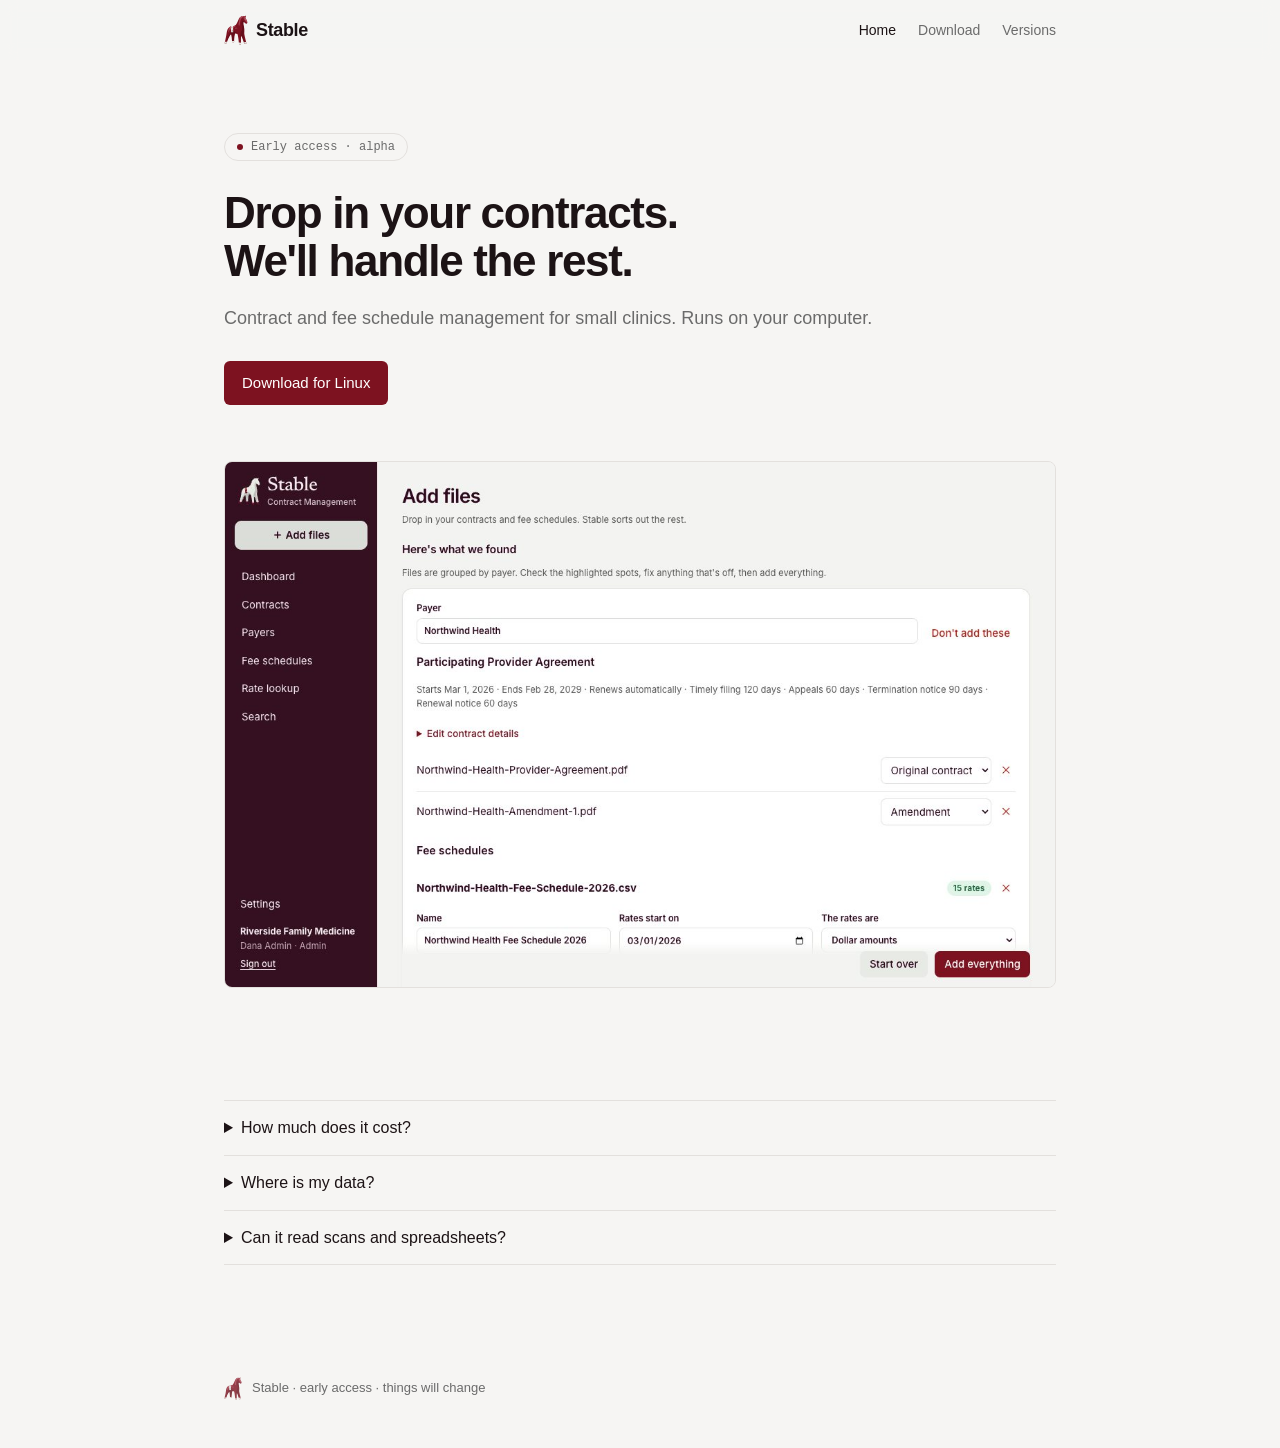
==== index.html @ d2fed4b9 "Update site" ====
<!doctype html>
<html lang="en">
<head>
  <meta charset="utf-8" />
  <meta name="viewport" content="width=device-width, initial-scale=1" />
  <title>Stable: contract management</title>
  <meta name="description" content="Drop in your payer contracts and fee schedules. Stable handles the rest. Runs on your computer." />
  <meta name="theme-color" content="#f3f4f1" />
  <link rel="icon" type="image/svg+xml" href="assets/favicon.svg" />
  <link rel="stylesheet" href="styles.css?v=6" />
</head>
<body>
  <a class="skip" href="#main">Skip to content</a>

  <header class="top">
    <div class="wrap bar">
      <a class="brand" href="#top" aria-label="Stable home">
        <img src="assets/horse.svg" alt="" width="34" height="38" />
        <span class="brand-name">Stable</span>
      </a>
      <nav aria-label="Main"><a href="./" aria-current="page">Home</a><a href="download.html">Download</a><a href="versions.html">Versions</a></nav>
    </div>
  </header>

  <main id="main">
    <section class="hero wrap" id="top">
      <div class="hero-copy">
        <p class="tag"><i></i>Early access · alpha</p>
        <h1>Drop in your contracts.<br />We'll handle the rest.</h1>
        <p class="lead">Contract and fee schedule management for small clinics. Runs on your computer.</p>
        <div class="cta"><a class="btn" href="download.html" data-os-cta>Download</a></div>
      </div>
      <figure class="hero-shot">
        <img src="assets/screens/add-files.jpg" width="1200" height="760" alt="Stable sorting a dropped contract, amendment and fee schedule under one payer." />
      </figure>
    </section>

    <section class="wrap section" id="faq">
      <div class="faq">
        <details><summary>How much does it cost?</summary><p>Free while in early access. Pricing will be announced before anything is charged.</p></details>
        <details><summary>Where is my data?</summary><p>In a folder on your computer, with an automatic daily backup. Nothing is uploaded.</p></details>
        <details><summary>Can it read scans and spreadsheets?</summary><p>Yes: PDFs, scans, Word files, CSV and Excel.</p></details>
      </div>
    </section>
  </main>

  <footer class="foot">
    <div class="wrap"><img src="assets/horse.svg" alt="" width="28" height="31" /><p class="muted">Stable · early access · things will change</p></div>
  </footer>

  <script src="config.js"></script>
  <script src="script.js?v=6"></script>
</body>
</html>
---- styles.css ----
:root {
  --glow: #f1d9dd; --bg: #f6f5f3; --surface: #ffffff; --band: #efeeec; --text: #1c1315; --muted: #6b6b6b; --border: #e3e0dd;
  --accent: #7d1220; --accent-hover: #650e1a; --accent-text: #ffffff; --accent-soft: #f1e3e5;
  --shadow: none;
  color-scheme: light dark;
}
@media (prefers-color-scheme: dark) {
  :root {
    --glow: #3a1522; --bg: #170a10; --surface: #25111b; --band: #1f0d16; --text: #eeeeec; --muted: #adb5ae; --border: #42222f;
    --accent: #e27885; --accent-hover: #ea919b; --accent-text: #2a0a10; --accent-soft: #3f202c;
    --shadow: 0 1px 2px rgba(0, 0, 0, .3), 0 12px 32px rgba(0, 0, 0, .35);
  }
}
* { box-sizing: border-box; }
html { scroll-behavior: smooth; scroll-padding-top: 72px; }
body { margin: 0; background: var(--bg); color: var(--text); font: 16px/1.6 'Helvetica Neue', Helvetica, Arial, sans-serif; -webkit-font-smoothing: antialiased; }
img { max-width: 100%; height: auto; display: block; }
a { color: var(--accent); }
h1, h2, h3 { font-family: inherit; font-weight: 600; letter-spacing: -0.03em; line-height: 1.08; margin: 0; }
h1 { font-size: clamp(32px, 5vw, 44px); margin-bottom: 20px; }
h2 { font-size: 24px; margin-bottom: 20px; }
h3 { font-size: 18px; }
p { margin: 0 0 12px; }
code { background: var(--band); padding: 2px 6px; border-radius: 4px; font-size: .9em; }
.wrap { max-width: 880px; margin: 0 auto; padding: 0 24px; }
.muted, .fine { color: var(--muted); } .fine { font-size: 13px; }
.skip { position: absolute; left: -999px; } .skip:focus { left: 12px; top: 12px; background: var(--surface); padding: 8px 12px; z-index: 10; }
:focus-visible { outline: 2px solid var(--accent); outline-offset: 3px; }

.top { position: sticky; top: 0; z-index: 5; background: color-mix(in srgb, var(--bg) 90%, transparent); backdrop-filter: blur(8px); }
.bar { display: flex; align-items: center; justify-content: space-between; height: 60px; }
.brand { display: flex; align-items: center; gap: 8px; text-decoration: none; color: var(--text); }
.brand img { width: 24px; height: auto; }
.brand-name { font-size: 18px; font-weight: 600; letter-spacing: -0.02em; }
nav { display: flex; align-items: center; gap: 22px; } nav a { color: var(--muted); text-decoration: none; font-size: 14px; } nav a:hover, nav a[aria-current] { color: var(--text); }

.btn { display: inline-block; background: var(--accent); color: var(--accent-text); text-decoration: none; font-weight: 500; font-size: 15px; padding: 10px 18px; border-radius: 6px; transition: background .15s; }
.btn:hover { background: var(--accent-hover); }
.btn-small { padding: 6px 14px; font-size: 14px; }
.btn-quiet { background: transparent; color: var(--text); border: 1px solid var(--border); } .btn-quiet:hover { background: var(--band); }
.btn.is-disabled { opacity: .45; cursor: default; pointer-events: none; }

.hero { padding-top: 72px; padding-bottom: 48px; }
.tag { display: inline-flex; align-items: center; gap: 8px; font: 12px/1 ui-monospace, 'SF Mono', Menlo, monospace; color: var(--muted); border: 1px solid var(--border); border-radius: 99px; padding: 7px 12px; margin-bottom: 28px; }
.tag i { width: 6px; height: 6px; border-radius: 50%; background: var(--accent); animation: blink 2s ease-in-out infinite; }
@keyframes blink { 50% { opacity: .25; } }
.lead { font-size: 18px; color: var(--muted); margin: 20px 0 28px; }
.hero-shot { margin: 56px 0 0; } .hero-shot img { border: 1px solid var(--border); border-radius: 8px; }

.section { padding-top: 56px; } .section > h1 { margin-bottom: 24px; }
.grid4 { display: grid; grid-template-columns: repeat(3, 1fr); gap: 12px; }
.card { background: transparent; border: 1px solid var(--border); border-radius: 8px; padding: 18px; }
.download .dl { display: flex; flex-direction: column; gap: 8px; }
.download .dl .btn { text-align: center; }
.dl.mine { border-color: var(--accent); }
.download .fine { margin-top: 16px; }
.version { color: var(--muted); font-size: 13px; margin: -12px 0 16px; }

.faq { display: grid; margin-top: 8px; border-top: 1px solid var(--border); }
.faq details { border-bottom: 1px solid var(--border); padding: 14px 0; }
.faq summary { cursor: pointer; font-weight: 500; } .faq p { color: var(--muted); margin: 8px 0 0; }

.foot { margin-top: 80px; padding: 32px 0 48px; }
.foot .wrap { display: flex; align-items: center; gap: 10px; } .foot img { width: 18px; opacity: .8; } .foot p { margin: 0; font-size: 13px; }

@media (max-width: 700px) { .grid4 { grid-template-columns: 1fr; } .hero { padding-top: 40px; } }
@media (prefers-reduced-motion: reduce) { html { scroll-behavior: auto; } .tag i { animation: none; } }

.release { border-top: 1px solid var(--border); padding: 18px 0; } .release header { display: flex; align-items: baseline; gap: 12px; margin-bottom: 8px; }
.release pre { margin: 0; white-space: pre-wrap; font: inherit; color: var(--muted); font-size: 15px; }
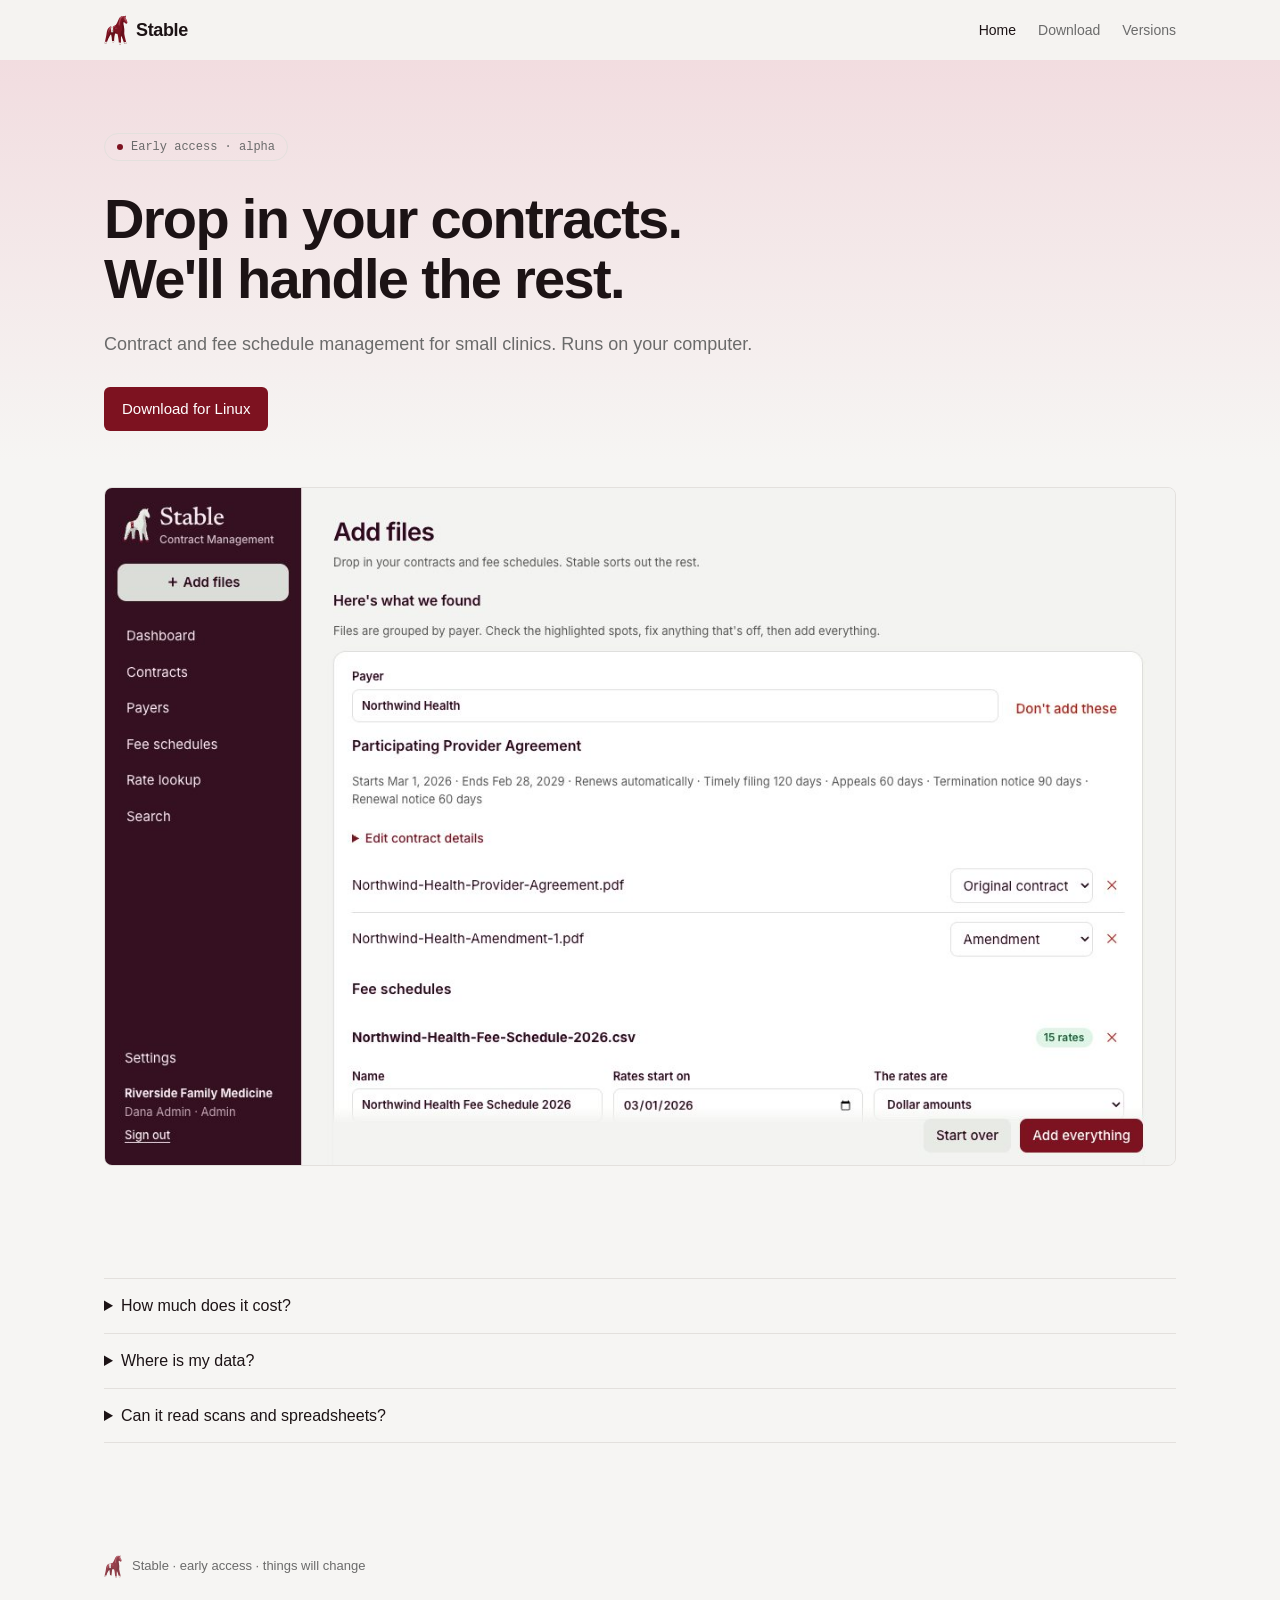
==== commit 3d22d773: "Update site" ====
--- a/index.html
+++ b/index.html
@@ -7,7 +7,7 @@
   <meta name="description" content="Drop in your payer contracts and fee schedules. Stable handles the rest. Runs on your computer." />
   <meta name="theme-color" content="#f3f4f1" />
   <link rel="icon" type="image/svg+xml" href="assets/favicon.svg" />
-  <link rel="stylesheet" href="styles.css?v=6" />
+  <link rel="stylesheet" href="styles.css?v=7" />
 </head>
 <body>
   <a class="skip" href="#main">Skip to content</a>
@@ -49,6 +49,6 @@
   </footer>
 
   <script src="config.js"></script>
-  <script src="script.js?v=6"></script>
+  <script src="script.js?v=7"></script>
 </body>
 </html>
--- a/styles.css
+++ b/styles.css
@@ -14,16 +14,16 @@
 }
 * { box-sizing: border-box; }
 html { scroll-behavior: smooth; scroll-padding-top: 72px; }
-body { margin: 0; background: var(--bg); color: var(--text); font: 16px/1.6 'Helvetica Neue', Helvetica, Arial, sans-serif; -webkit-font-smoothing: antialiased; }
+body { margin: 0; background: var(--bg) linear-gradient(180deg, var(--glow) 0, transparent 460px) no-repeat; color: var(--text); font: 16px/1.6 'Helvetica Neue', Helvetica, Arial, sans-serif; -webkit-font-smoothing: antialiased; }
 img { max-width: 100%; height: auto; display: block; }
 a { color: var(--accent); }
 h1, h2, h3 { font-family: inherit; font-weight: 600; letter-spacing: -0.03em; line-height: 1.08; margin: 0; }
-h1 { font-size: clamp(32px, 5vw, 44px); margin-bottom: 20px; }
+h1 { font-size: clamp(36px, 5.5vw, 56px); }
 h2 { font-size: 24px; margin-bottom: 20px; }
 h3 { font-size: 18px; }
 p { margin: 0 0 12px; }
 code { background: var(--band); padding: 2px 6px; border-radius: 4px; font-size: .9em; }
-.wrap { max-width: 880px; margin: 0 auto; padding: 0 24px; }
+.wrap { max-width: 1120px; margin: 0 auto; padding: 0 24px; }
 .muted, .fine { color: var(--muted); } .fine { font-size: 13px; }
 .skip { position: absolute; left: -999px; } .skip:focus { left: 12px; top: 12px; background: var(--surface); padding: 8px 12px; z-index: 10; }
 :focus-visible { outline: 2px solid var(--accent); outline-offset: 3px; }
@@ -48,7 +48,7 @@
 .lead { font-size: 18px; color: var(--muted); margin: 20px 0 28px; }
 .hero-shot { margin: 56px 0 0; } .hero-shot img { border: 1px solid var(--border); border-radius: 8px; }
 
-.section { padding-top: 56px; } .section > h1 { margin-bottom: 24px; }
+.section { padding-top: 56px; }
 .grid4 { display: grid; grid-template-columns: repeat(3, 1fr); gap: 12px; }
 .card { background: transparent; border: 1px solid var(--border); border-radius: 8px; padding: 18px; }
 .download .dl { display: flex; flex-direction: column; gap: 8px; }
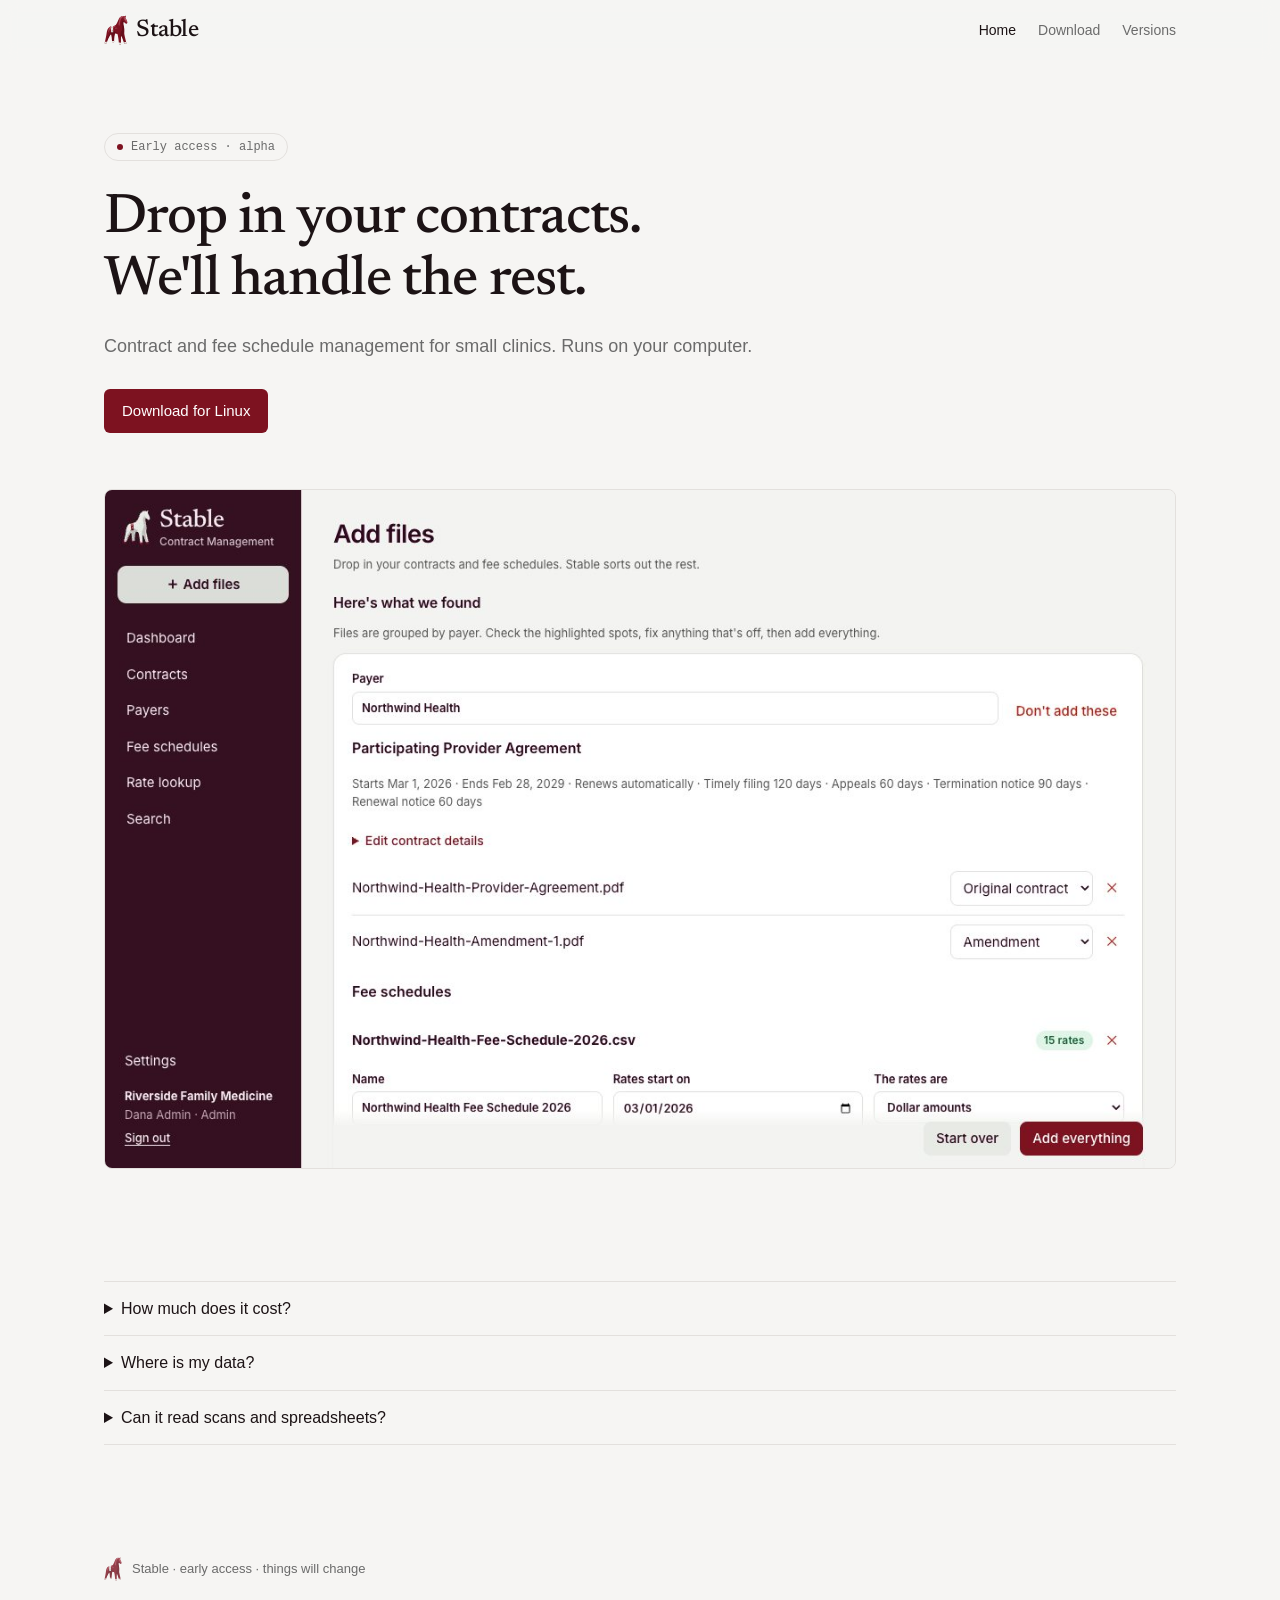
==== commit 29beecc3: "Update site" ====
--- a/index.html
+++ b/index.html
@@ -7,7 +7,7 @@
   <meta name="description" content="Drop in your payer contracts and fee schedules. Stable handles the rest. Runs on your computer." />
   <meta name="theme-color" content="#f3f4f1" />
   <link rel="icon" type="image/svg+xml" href="assets/favicon.svg" />
-  <link rel="stylesheet" href="styles.css?v=7" />
+  <link rel="stylesheet" href="styles.css?v=8" />
 </head>
 <body>
   <a class="skip" href="#main">Skip to content</a>
@@ -49,6 +49,6 @@
   </footer>
 
   <script src="config.js"></script>
-  <script src="script.js?v=7"></script>
+  <script src="script.js?v=8"></script>
 </body>
 </html>
--- a/styles.css
+++ b/styles.css
@@ -1,3 +1,4 @@
+@font-face { font-family: 'Newsreader'; src: url('assets/fonts/newsreader-latin-wght-normal.woff2') format('woff2'); font-weight: 200 800; font-display: swap; }
 
 :root {
   --glow: #f1d9dd; --bg: #f6f5f3; --surface: #ffffff; --band: #efeeec; --text: #1c1315; --muted: #6b6b6b; --border: #e3e0dd;
@@ -14,13 +15,13 @@
 }
 * { box-sizing: border-box; }
 html { scroll-behavior: smooth; scroll-padding-top: 72px; }
-body { margin: 0; background: var(--bg) linear-gradient(180deg, var(--glow) 0, transparent 460px) no-repeat; color: var(--text); font: 16px/1.6 'Helvetica Neue', Helvetica, Arial, sans-serif; -webkit-font-smoothing: antialiased; }
+body { margin: 0; background: var(--bg); color: var(--text); font: 16px/1.6 'Helvetica Neue', Helvetica, Arial, sans-serif; -webkit-font-smoothing: antialiased; }
 img { max-width: 100%; height: auto; display: block; }
 a { color: var(--accent); }
-h1, h2, h3 { font-family: inherit; font-weight: 600; letter-spacing: -0.03em; line-height: 1.08; margin: 0; }
+h1, h2, h3 { font-family: 'Newsreader', Georgia, serif; font-weight: 500; letter-spacing: -0.02em; line-height: 1.1; margin: 0; }
 h1 { font-size: clamp(36px, 5.5vw, 56px); }
-h2 { font-size: 24px; margin-bottom: 20px; }
-h3 { font-size: 18px; }
+h2 { font-size: 36px; margin-bottom: 24px; }
+h3 { font-size: 22px; }
 p { margin: 0 0 12px; }
 code { background: var(--band); padding: 2px 6px; border-radius: 4px; font-size: .9em; }
 .wrap { max-width: 1120px; margin: 0 auto; padding: 0 24px; }
@@ -32,7 +33,7 @@
 .bar { display: flex; align-items: center; justify-content: space-between; height: 60px; }
 .brand { display: flex; align-items: center; gap: 8px; text-decoration: none; color: var(--text); }
 .brand img { width: 24px; height: auto; }
-.brand-name { font-size: 18px; font-weight: 600; letter-spacing: -0.02em; }
+.brand-name { font-family: 'Newsreader', Georgia, serif; font-size: 24px; font-weight: 500; letter-spacing: -0.02em; }
 nav { display: flex; align-items: center; gap: 22px; } nav a { color: var(--muted); text-decoration: none; font-size: 14px; } nav a:hover, nav a[aria-current] { color: var(--text); }
 
 .btn { display: inline-block; background: var(--accent); color: var(--accent-text); text-decoration: none; font-weight: 500; font-size: 15px; padding: 10px 18px; border-radius: 6px; transition: background .15s; }
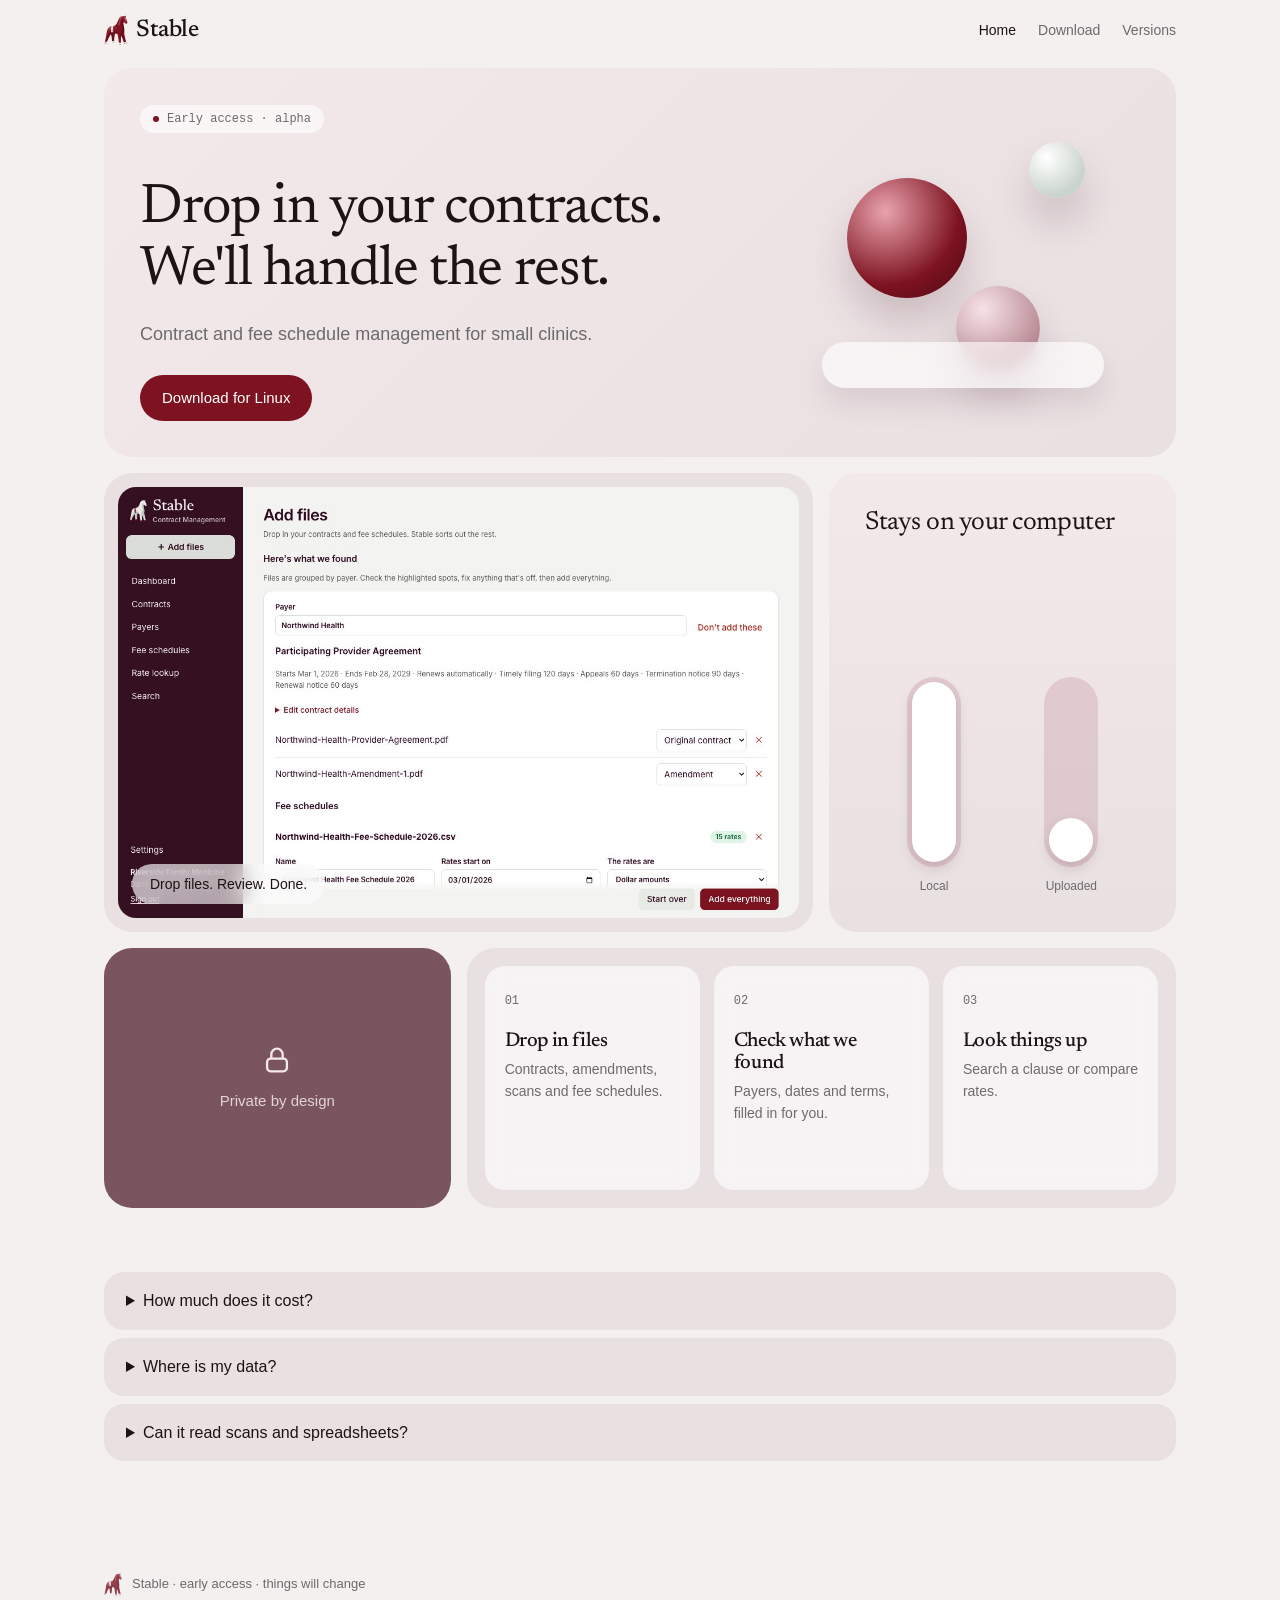
==== commit 5868d6e2: "Update site" ====
--- a/index.html
+++ b/index.html
@@ -7,7 +7,7 @@
   <meta name="description" content="Drop in your payer contracts and fee schedules. Stable handles the rest. Runs on your computer." />
   <meta name="theme-color" content="#f3f4f1" />
   <link rel="icon" type="image/svg+xml" href="assets/favicon.svg" />
-  <link rel="stylesheet" href="styles.css?v=8" />
+  <link rel="stylesheet" href="styles.css?v=9" />
 </head>
 <body>
   <a class="skip" href="#main">Skip to content</a>
@@ -22,20 +22,44 @@
     </div>
   </header>
 
-  <main id="main">
-    <section class="hero wrap" id="top">
-      <div class="hero-copy">
-        <p class="tag"><i></i>Early access · alpha</p>
-        <h1>Drop in your contracts.<br />We'll handle the rest.</h1>
-        <p class="lead">Contract and fee schedule management for small clinics. Runs on your computer.</p>
-        <div class="cta"><a class="btn" href="download.html" data-os-cta>Download</a></div>
-      </div>
-      <figure class="hero-shot">
+  <main id="main" class="wrap">
+    <div class="bento">
+      <section class="tile t-hero" id="top">
+        <div class="t-hero-copy">
+          <p class="tag"><i></i>Early access · alpha</p>
+          <h1>Drop in your contracts.<br />We'll handle the rest.</h1>
+          <p class="lead">Contract and fee schedule management for small clinics.</p>
+          <a class="btn" href="download.html" data-os-cta>Download</a>
+        </div>
+        <div class="scene" aria-hidden="true"><span class="orb o1"></span><span class="orb o2"></span><span class="orb o3"></span><span class="slab"></span></div>
+      </section>
+
+      <section class="tile t-shot">
         <img src="assets/screens/add-files.jpg" width="1200" height="760" alt="Stable sorting a dropped contract, amendment and fee schedule under one payer." />
-      </figure>
-    </section>
+        <p class="glass">Drop files. Review. Done.</p>
+      </section>
 
-    <section class="wrap section" id="faq">
+      <section class="tile t-gauge">
+        <h3>Stays on your computer</h3>
+        <div class="gauges" aria-hidden="true">
+          <div><span class="cap"><b style="height:100%"></b></span><small>Local</small></div>
+          <div><span class="cap"><b style="height:0%"></b></span><small>Uploaded</small></div>
+        </div>
+      </section>
+
+      <section class="tile t-dark">
+        <svg width="34" height="34" viewBox="0 0 24 24" fill="none" stroke="currentColor" stroke-width="1.6" aria-hidden="true"><rect x="5" y="11" width="14" height="9" rx="2.5"/><path d="M8 11V8a4 4 0 0 1 8 0v3"/></svg>
+        <p>Private by design</p>
+      </section>
+
+      <section class="tile t-steps">
+        <article class="glass-card"><span>01</span><h3>Drop in files</h3><p>Contracts, amendments, scans and fee schedules.</p></article>
+        <article class="glass-card"><span>02</span><h3>Check what we found</h3><p>Payers, dates and terms, filled in for you.</p></article>
+        <article class="glass-card"><span>03</span><h3>Look things up</h3><p>Search a clause or compare rates.</p></article>
+      </section>
+    </div>
+
+    <section class="section" id="faq">
       <div class="faq">
         <details><summary>How much does it cost?</summary><p>Free while in early access. Pricing will be announced before anything is charged.</p></details>
         <details><summary>Where is my data?</summary><p>In a folder on your computer, with an automatic daily backup. Nothing is uploaded.</p></details>
@@ -49,6 +73,6 @@
   </footer>
 
   <script src="config.js"></script>
-  <script src="script.js?v=8"></script>
+  <script src="script.js?v=9"></script>
 </body>
 </html>
--- a/styles.css
+++ b/styles.css
@@ -70,3 +70,43 @@
 
 .release { border-top: 1px solid var(--border); padding: 18px 0; } .release header { display: flex; align-items: baseline; gap: 12px; margin-bottom: 8px; }
 .release pre { margin: 0; white-space: pre-wrap; font: inherit; color: var(--muted); font-size: 15px; }
+
+/* Soft bento look */
+:root { --tile: #e9e0e2; --tile2: #f3e8ea; --mauve: #7a5560; --glass: rgba(255,255,255,.62); --radius: 28px; }
+@media (prefers-color-scheme: dark) { :root { --tile: #2a141e; --tile2: #331a26; --mauve: #55303c; --glass: rgba(255,255,255,.08); } }
+:root { --bg: #f4f0f0; }
+@media (prefers-color-scheme: dark) { :root { --bg: #170a10; } }
+.top { background: transparent; backdrop-filter: none; }
+.bento { display: grid; grid-template-columns: repeat(6, 1fr); gap: 16px; margin-top: 8px; }
+.tile { border-radius: var(--radius); background: var(--tile); padding: 36px; position: relative; overflow: hidden; }
+.t-hero { grid-column: 1 / -1; display: grid; grid-template-columns: 1.2fr 1fr; align-items: center; min-height: 380px; background: linear-gradient(135deg, var(--tile2), var(--tile)); }
+.t-hero h1 { font-weight: 400; margin: 18px 0 0; } .t-hero .lead { margin: 18px 0 26px; }
+.tag { background: var(--glass); border-color: transparent; }
+.btn { border-radius: 999px; padding: 11px 22px; }
+.scene { position: relative; height: 300px; }
+.orb { position: absolute; border-radius: 50%; box-shadow: 0 24px 40px rgba(60, 10, 25, .18); }
+.o1 { width: 120px; height: 120px; right: 38%; top: 22%; background: radial-gradient(circle at 32% 28%, #e9a3ad, #7d1220 62%, #4a0a13); }
+.o2 { width: 56px; height: 56px; right: 12%; top: 10%; background: radial-gradient(circle at 32% 28%, #fff, #c9d4cc 70%); }
+.o3 { width: 84px; height: 84px; right: 22%; bottom: 14%; background: radial-gradient(circle at 32% 28%, #f6e3e6, #b98893 75%); }
+.slab { position: absolute; right: 8%; bottom: 8%; width: 62%; height: 46px; border-radius: 999px; background: var(--glass); backdrop-filter: blur(8px); box-shadow: 0 16px 30px rgba(60, 10, 25, .10); }
+.t-shot { grid-column: span 4; padding: 14px; min-height: 420px; display: flex; align-items: center; }
+.t-shot img { border-radius: 18px; width: 100%; }
+.glass { position: absolute; left: 28px; bottom: 28px; margin: 0; background: var(--glass); backdrop-filter: blur(12px); border-radius: 999px; padding: 9px 18px; font-size: 14px; }
+.t-gauge { grid-column: span 2; display: flex; flex-direction: column; justify-content: space-between; background: linear-gradient(180deg, var(--tile2), var(--tile)); }
+.t-gauge h3 { font-weight: 400; font-size: 26px; }
+.gauges { display: flex; justify-content: space-around; align-items: flex-end; }
+.gauges div { display: grid; justify-items: center; gap: 10px; } .gauges small { color: var(--muted); font-size: 12px; }
+.cap { width: 54px; height: 190px; border-radius: 999px; background: color-mix(in srgb, var(--accent) 12%, transparent); display: flex; align-items: flex-end; padding: 5px; }
+.cap b { display: block; width: 100%; min-height: 44px; border-radius: 999px; background: #fff; box-shadow: 0 6px 14px rgba(60, 10, 25, .15); }
+.t-dark { grid-column: span 2; background: var(--mauve); color: #f6e9ec; display: grid; place-items: center; align-content: center; gap: 12px; text-align: center; min-height: 260px; }
+.t-dark p { margin: 0; font-size: 15px; opacity: .85; }
+.t-steps { grid-column: span 4; display: grid; grid-template-columns: repeat(3, 1fr); gap: 14px; padding: 18px; }
+.glass-card { background: var(--glass); backdrop-filter: blur(10px); border-radius: 20px; padding: 20px; } .glass-card span { font: 12px ui-monospace, Menlo, monospace; color: var(--muted); }
+.glass-card h3 { font-size: 20px; margin: 18px 0 6px; } .glass-card p { color: var(--muted); font-size: 14px; margin: 0; }
+.tile-page { background: var(--tile); border-radius: var(--radius); padding: 40px; margin-top: 8px; }
+.tile-page .card { background: var(--glass); border: 0; border-radius: 20px; }
+.tile-page .btn-quiet { background: var(--glass); border: 0; }
+.dl.mine { box-shadow: 0 0 0 2px var(--accent); }
+.release { border-top-color: color-mix(in srgb, var(--text) 12%, transparent); }
+.faq { border-top: 0; gap: 8px; } .faq details { background: var(--tile); border: 0; border-radius: 20px; padding: 16px 22px; }
+@media (max-width: 800px) { .t-hero, .t-steps { grid-template-columns: 1fr; } .t-shot, .t-gauge, .t-dark, .t-steps { grid-column: 1 / -1; } .scene { height: 200px; } .tile, .tile-page { padding: 24px; } }
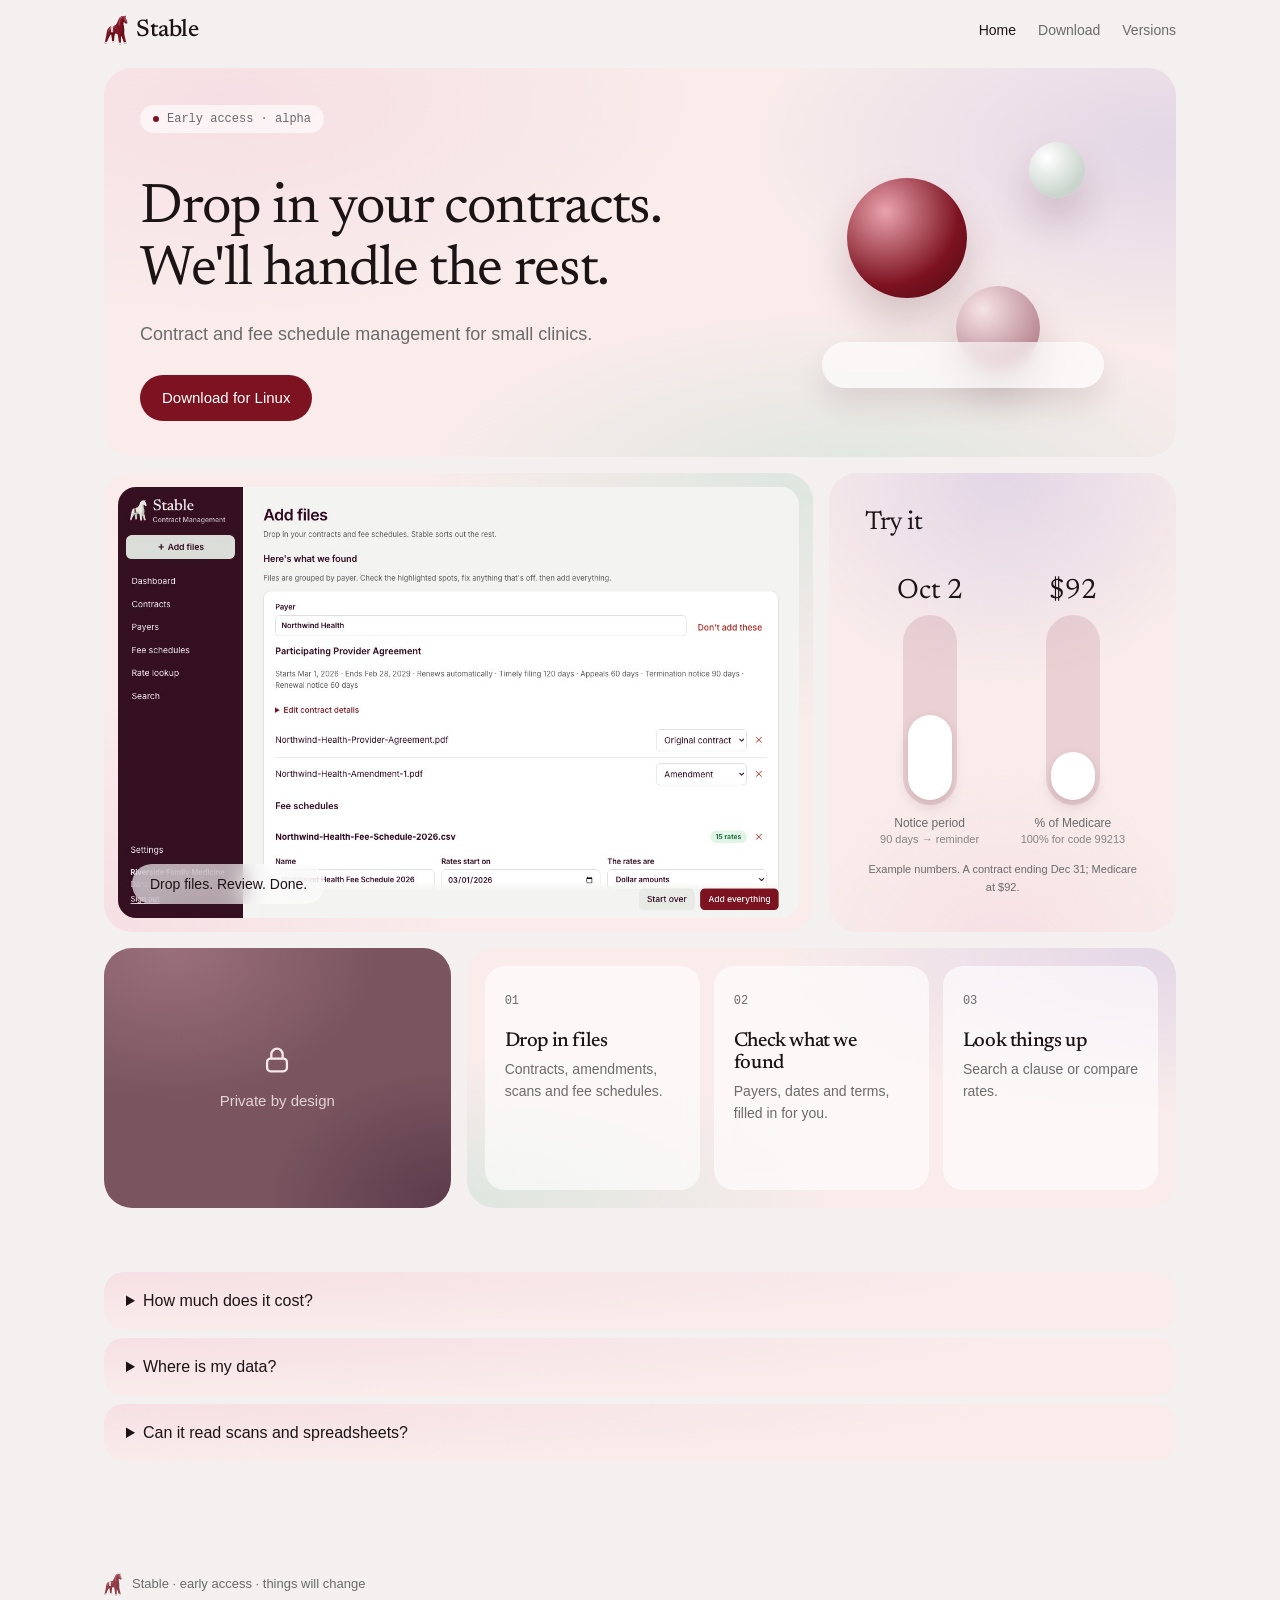
==== commit 70227703: "Update site" ====
--- a/index.html
+++ b/index.html
@@ -7,7 +7,7 @@
   <meta name="description" content="Drop in your payer contracts and fee schedules. Stable handles the rest. Runs on your computer." />
   <meta name="theme-color" content="#f3f4f1" />
   <link rel="icon" type="image/svg+xml" href="assets/favicon.svg" />
-  <link rel="stylesheet" href="styles.css?v=9" />
+  <link rel="stylesheet" href="styles.css?v=10" />
 </head>
 <body>
   <a class="skip" href="#main">Skip to content</a>
@@ -40,11 +40,20 @@
       </section>
 
       <section class="tile t-gauge">
-        <h3>Stays on your computer</h3>
-        <div class="gauges" aria-hidden="true">
-          <div><span class="cap"><b style="height:100%"></b></span><small>Local</small></div>
-          <div><span class="cap"><b style="height:0%"></b></span><small>Uploaded</small></div>
+        <h3>Try it</h3>
+        <div class="gauges">
+          <div>
+            <output id="out-notice" class="val">Oct 2</output>
+            <span class="cap" role="slider" tabindex="0" id="s-notice" aria-label="Notice period in days" aria-valuemin="30" aria-valuemax="180" aria-valuenow="90" data-min="30" data-max="180" data-step="15" data-val="90"><b></b></span>
+            <small>Notice period<br /><em id="cap-notice">90 days → reminder</em></small>
+          </div>
+          <div>
+            <output id="out-rate" class="val">$92</output>
+            <span class="cap" role="slider" tabindex="0" id="s-rate" aria-label="Percent of Medicare" aria-valuemin="80" aria-valuemax="200" aria-valuenow="100" data-min="80" data-max="200" data-step="5" data-val="100"><b></b></span>
+            <small>% of Medicare<br /><em id="cap-rate">100% for code 99213</em></small>
+          </div>
         </div>
+        <p class="fine">Example numbers. A contract ending Dec 31; Medicare at $92.</p>
       </section>
 
       <section class="tile t-dark">
@@ -73,6 +82,7 @@
   </footer>
 
   <script src="config.js"></script>
-  <script src="script.js?v=9"></script>
+  <script src="script.js?v=10"></script>
+  <script src="demo.js?v=10"></script>
 </body>
 </html>
--- a/styles.css
+++ b/styles.css
@@ -97,7 +97,7 @@
 .gauges { display: flex; justify-content: space-around; align-items: flex-end; }
 .gauges div { display: grid; justify-items: center; gap: 10px; } .gauges small { color: var(--muted); font-size: 12px; }
 .cap { width: 54px; height: 190px; border-radius: 999px; background: color-mix(in srgb, var(--accent) 12%, transparent); display: flex; align-items: flex-end; padding: 5px; }
-.cap b { display: block; width: 100%; min-height: 44px; border-radius: 999px; background: #fff; box-shadow: 0 6px 14px rgba(60, 10, 25, .15); }
+.cap b { display: block; width: 100%; min-height: 44px; pointer-events: none; transition: height .12s; border-radius: 999px; background: #fff; box-shadow: 0 6px 14px rgba(60, 10, 25, .15); }
 .t-dark { grid-column: span 2; background: var(--mauve); color: #f6e9ec; display: grid; place-items: center; align-content: center; gap: 12px; text-align: center; min-height: 260px; }
 .t-dark p { margin: 0; font-size: 15px; opacity: .85; }
 .t-steps { grid-column: span 4; display: grid; grid-template-columns: repeat(3, 1fr); gap: 14px; padding: 18px; }
@@ -110,3 +110,30 @@
 .release { border-top-color: color-mix(in srgb, var(--text) 12%, transparent); }
 .faq { border-top: 0; gap: 8px; } .faq details { background: var(--tile); border: 0; border-radius: 20px; padding: 16px 22px; }
 @media (max-width: 800px) { .t-hero, .t-steps { grid-template-columns: 1fr; } .t-shot, .t-gauge, .t-dark, .t-steps { grid-column: 1 / -1; } .scene { height: 200px; } .tile, .tile-page { padding: 24px; } }
+
+/* Interactive sliders */
+.cap { cursor: ns-resize; touch-action: none; user-select: none; } .cap:focus-visible { outline: 2px solid var(--accent); outline-offset: 4px; }
+.gauges { align-items: flex-end; gap: 12px; flex: 1; padding: 16px 0 8px; }
+.gauges > div { gap: 10px; text-align: center; }
+.val { font-family: 'Newsreader', Georgia, serif; font-size: 28px; line-height: 1; }
+.gauges small { line-height: 1.35; } .gauges em { font-style: normal; font-size: 11px; opacity: .8; }
+.t-gauge .fine { margin: 6px 0 0; text-align: center; font-size: 11px; }
+
+/* Softer, more gradient tiles */
+:root { --pink: #f6dfe4; --lilac: #e3d6e6; --sage: #dde6df; --blush: #f9eceb; }
+@media (prefers-color-scheme: dark) { :root { --pink: #4a1f2e; --lilac: #3a2338; --sage: #25332b; --blush: #2f1620; } }
+.tile, .tile-page { background:
+  radial-gradient(90% 80% at 0% 0%, var(--pink), transparent 62%),
+  radial-gradient(80% 90% at 100% 100%, var(--lilac), transparent 64%),
+  var(--blush); }
+.t-hero { background:
+  radial-gradient(70% 90% at 12% 8%, var(--pink), transparent 62%),
+  radial-gradient(60% 80% at 100% 20%, var(--lilac), transparent 66%),
+  radial-gradient(60% 70% at 70% 110%, var(--sage), transparent 68%), var(--blush); }
+.t-gauge { background:
+  radial-gradient(100% 70% at 50% 0%, var(--lilac), transparent 66%),
+  radial-gradient(90% 70% at 50% 110%, var(--pink), transparent 66%), var(--blush); }
+.t-shot { background: radial-gradient(90% 90% at 100% 0%, var(--sage), transparent 60%), radial-gradient(80% 80% at 0% 100%, var(--pink), transparent 62%), var(--blush); }
+.t-steps { background: radial-gradient(90% 100% at 100% 0%, var(--lilac), transparent 62%), radial-gradient(80% 90% at 0% 100%, var(--sage), transparent 64%), var(--blush); }
+.t-dark { background: radial-gradient(90% 90% at 20% 0%, #9a6f7b, transparent 65%), radial-gradient(90% 90% at 100% 100%, #5b3a4a, transparent 60%), var(--mauve); }
+.faq details { background: radial-gradient(120% 140% at 0% 0%, var(--pink), transparent 70%), var(--blush); }
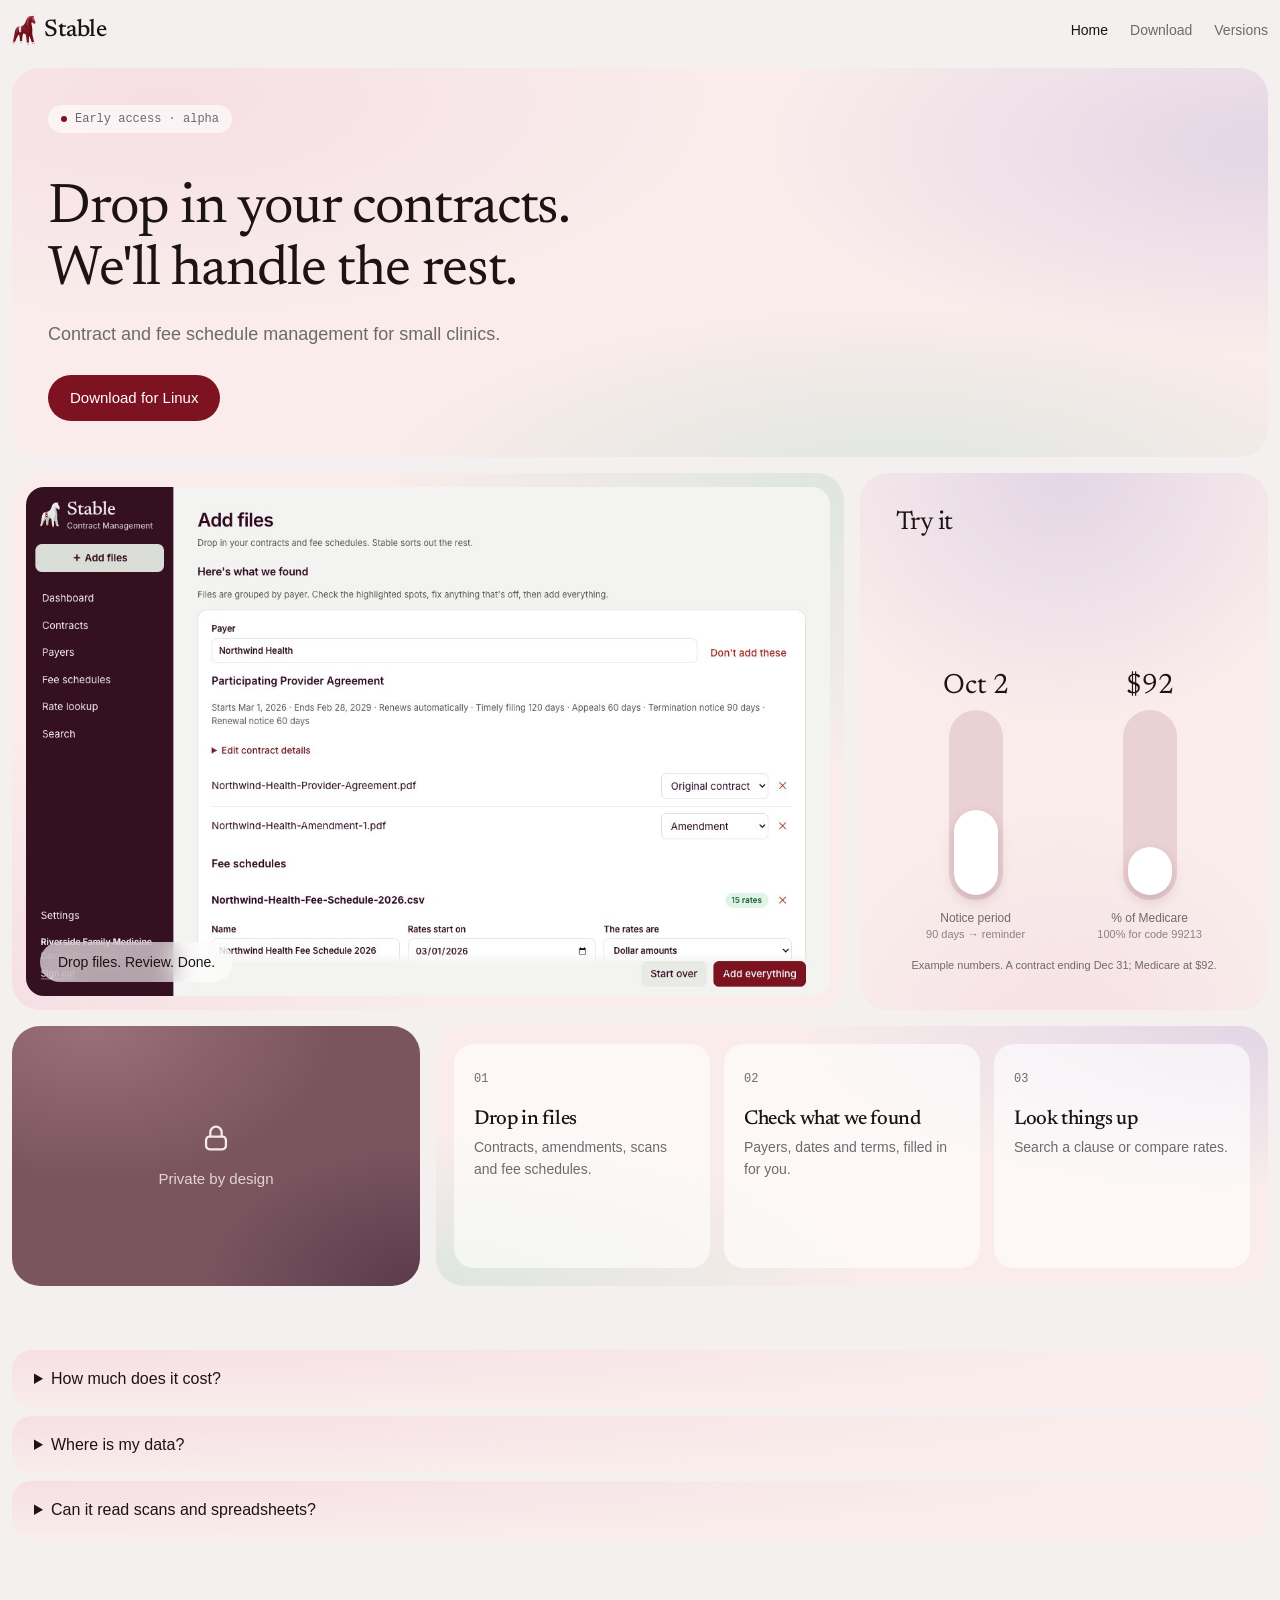
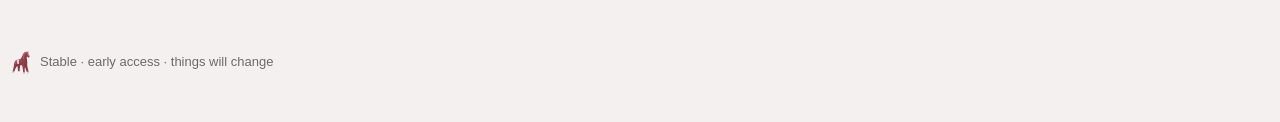
==== commit c6a1f10a: "Update site" ====
--- a/index.html
+++ b/index.html
@@ -7,7 +7,7 @@
   <meta name="description" content="Drop in your payer contracts and fee schedules. Stable handles the rest. Runs on your computer." />
   <meta name="theme-color" content="#f3f4f1" />
   <link rel="icon" type="image/svg+xml" href="assets/favicon.svg" />
-  <link rel="stylesheet" href="styles.css?v=10" />
+  <link rel="stylesheet" href="styles.css?v=11" />
 </head>
 <body>
   <a class="skip" href="#main">Skip to content</a>
@@ -31,7 +31,6 @@
           <p class="lead">Contract and fee schedule management for small clinics.</p>
           <a class="btn" href="download.html" data-os-cta>Download</a>
         </div>
-        <div class="scene" aria-hidden="true"><span class="orb o1"></span><span class="orb o2"></span><span class="orb o3"></span><span class="slab"></span></div>
       </section>
 
       <section class="tile t-shot">
@@ -82,7 +81,7 @@
   </footer>
 
   <script src="config.js"></script>
-  <script src="script.js?v=10"></script>
-  <script src="demo.js?v=10"></script>
+  <script src="script.js?v=11"></script>
+  <script src="demo.js?v=11"></script>
 </body>
 </html>
--- a/styles.css
+++ b/styles.css
@@ -24,7 +24,7 @@
 h3 { font-size: 22px; }
 p { margin: 0 0 12px; }
 code { background: var(--band); padding: 2px 6px; border-radius: 4px; font-size: .9em; }
-.wrap { max-width: 1120px; margin: 0 auto; padding: 0 24px; }
+.wrap { max-width: 1280px; margin: 0 auto; padding: 0 12px; }
 .muted, .fine { color: var(--muted); } .fine { font-size: 13px; }
 .skip { position: absolute; left: -999px; } .skip:focus { left: 12px; top: 12px; background: var(--surface); padding: 8px 12px; z-index: 10; }
 :focus-visible { outline: 2px solid var(--accent); outline-offset: 3px; }
@@ -137,3 +137,5 @@
 .t-steps { background: radial-gradient(90% 100% at 100% 0%, var(--lilac), transparent 62%), radial-gradient(80% 90% at 0% 100%, var(--sage), transparent 64%), var(--blush); }
 .t-dark { background: radial-gradient(90% 90% at 20% 0%, #9a6f7b, transparent 65%), radial-gradient(90% 90% at 100% 100%, #5b3a4a, transparent 60%), var(--mauve); }
 .faq details { background: radial-gradient(120% 140% at 0% 0%, var(--pink), transparent 70%), var(--blush); }
+
+.scene { display: none; } .t-hero { grid-template-columns: 1fr; min-height: 300px; }
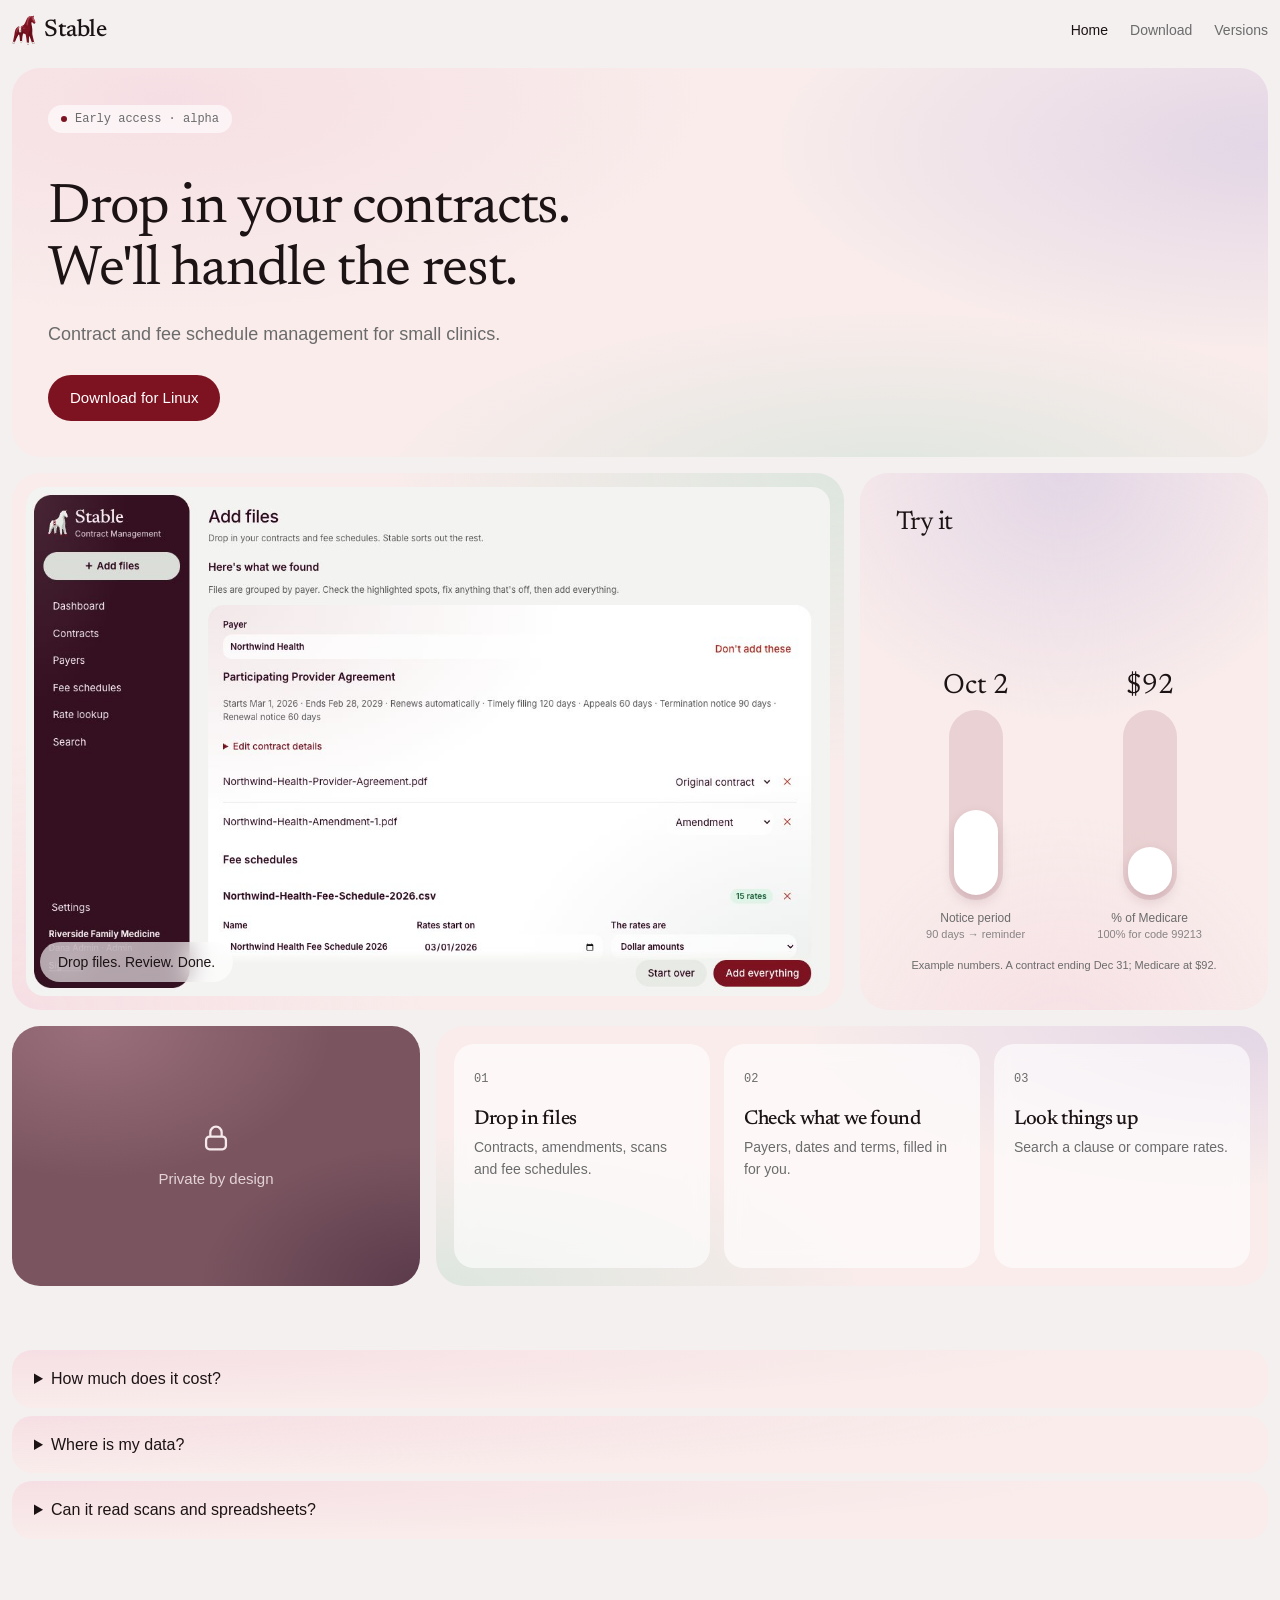
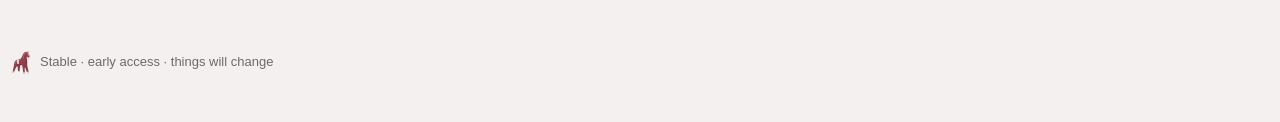
==== commit 4b6dbb20: "Update site" ====
--- a/index.html
+++ b/index.html
@@ -7,7 +7,7 @@
   <meta name="description" content="Drop in your payer contracts and fee schedules. Stable handles the rest. Runs on your computer." />
   <meta name="theme-color" content="#f3f4f1" />
   <link rel="icon" type="image/svg+xml" href="assets/favicon.svg" />
-  <link rel="stylesheet" href="styles.css?v=11" />
+  <link rel="stylesheet" href="styles.css?v=12" />
 </head>
 <body>
   <a class="skip" href="#main">Skip to content</a>
@@ -81,7 +81,7 @@
   </footer>
 
   <script src="config.js"></script>
-  <script src="script.js?v=11"></script>
-  <script src="demo.js?v=11"></script>
+  <script src="script.js?v=12"></script>
+  <script src="demo.js?v=12"></script>
 </body>
 </html>
--- a/styles.css
+++ b/styles.css
@@ -139,3 +139,13 @@
 .faq details { background: radial-gradient(120% 140% at 0% 0%, var(--pink), transparent 70%), var(--blush); }
 
 .scene { display: none; } .t-hero { grid-template-columns: 1fr; min-height: 300px; }
+
+/* Smooth page changes: the top bar stays put and the content cross-fades */
+@view-transition { navigation: auto; }
+.top { view-transition-name: top; }
+::view-transition-group(root) { animation-duration: .3s; }
+::view-transition-old(root) { animation: .2s ease both fade-out; } ::view-transition-new(root) { animation: .3s ease both fade-in; }
+@keyframes fade-in { from { opacity: 0; transform: translateY(6px); } } @keyframes fade-out { to { opacity: 0; } }
+main { animation: fade-in .35s ease both; }
+.btn, nav a, .tile, .glass-card, .cap b { transition: background .2s, color .2s, opacity .2s; }
+@media (prefers-reduced-motion: reduce) { main { animation: none; } ::view-transition-group(*), ::view-transition-old(*), ::view-transition-new(*) { animation: none; } }
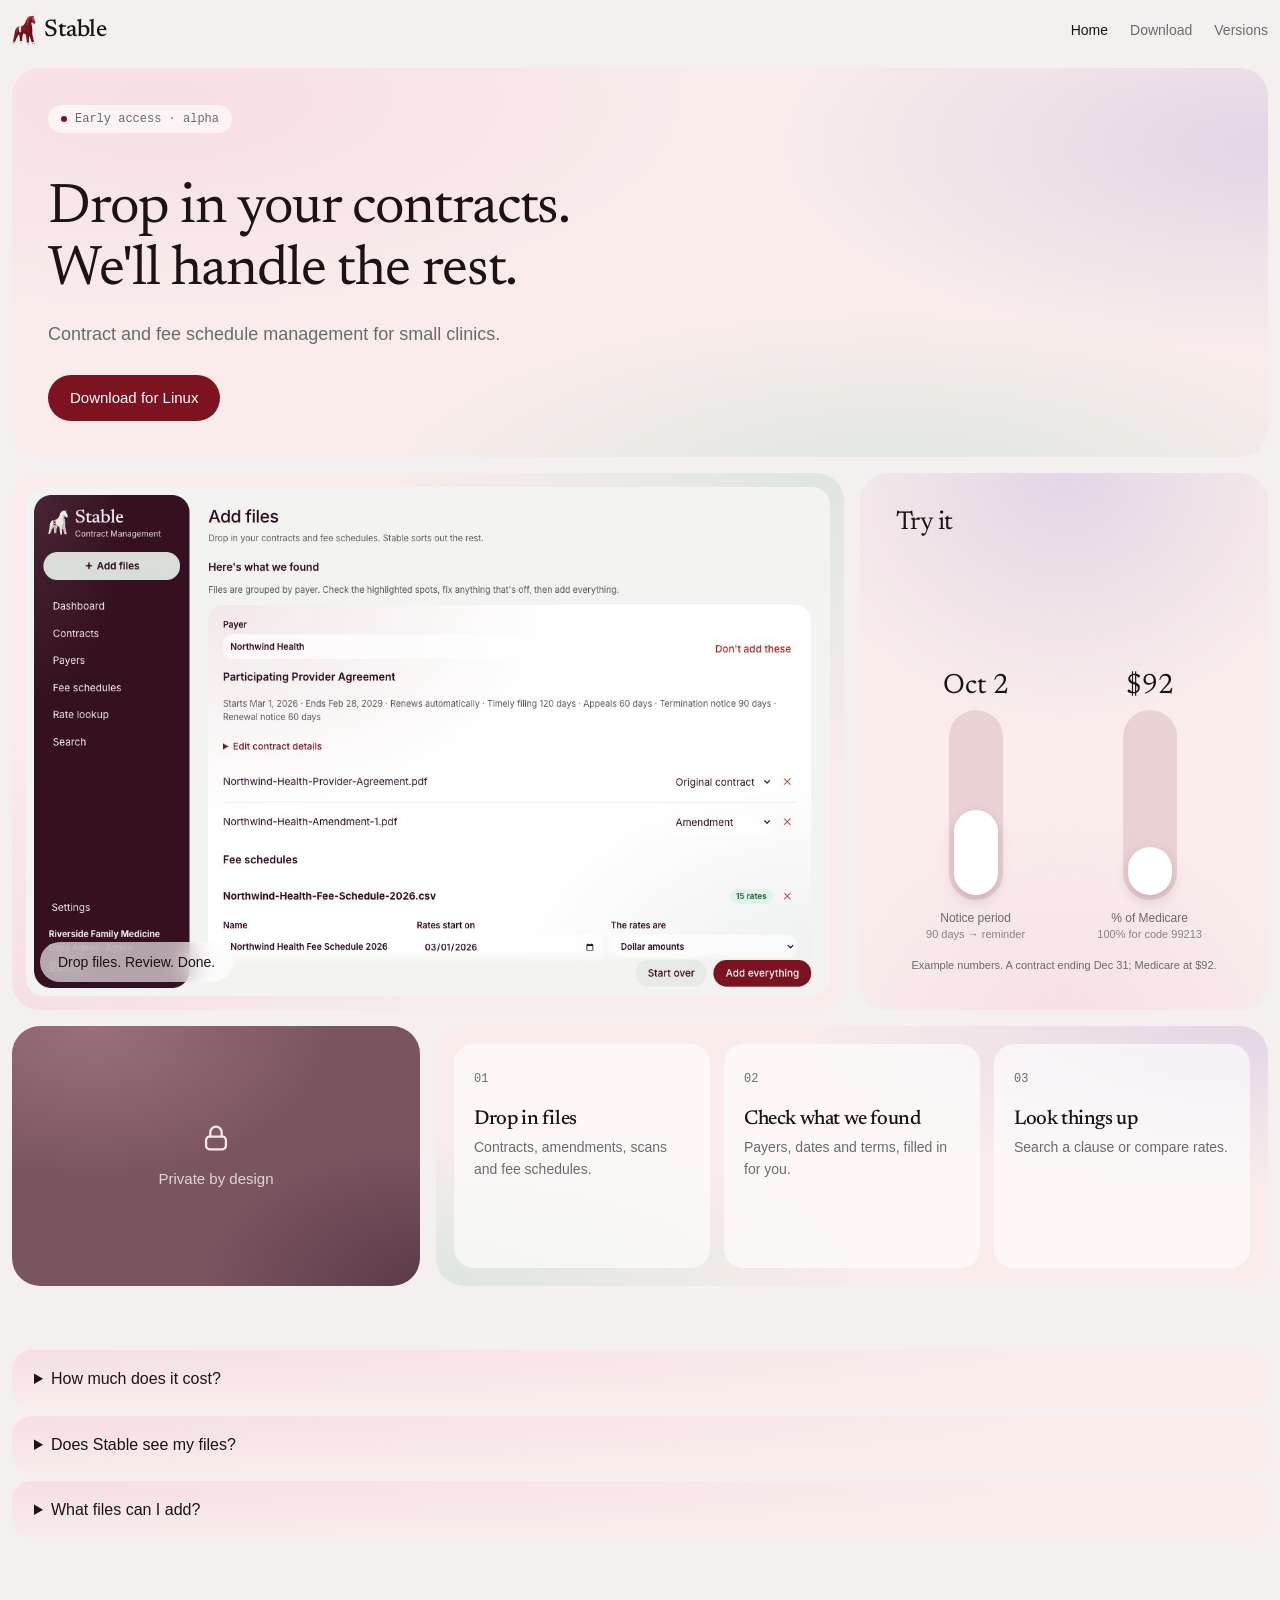
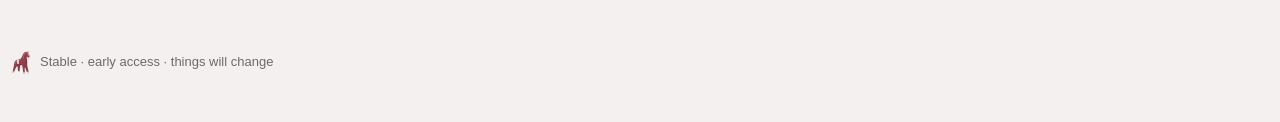
==== commit d114910a: "Update site" ====
--- a/index.html
+++ b/index.html
@@ -7,7 +7,7 @@
   <meta name="description" content="Drop in your payer contracts and fee schedules. Stable handles the rest. Runs on your computer." />
   <meta name="theme-color" content="#f3f4f1" />
   <link rel="icon" type="image/svg+xml" href="assets/favicon.svg" />
-  <link rel="stylesheet" href="styles.css?v=12" />
+  <link rel="stylesheet" href="styles.css?v=13" />
 </head>
 <body>
   <a class="skip" href="#main">Skip to content</a>
@@ -70,8 +70,8 @@
     <section class="section" id="faq">
       <div class="faq">
         <details><summary>How much does it cost?</summary><p>Free while in early access. Pricing will be announced before anything is charged.</p></details>
-        <details><summary>Where is my data?</summary><p>In a folder on your computer, with an automatic daily backup. Nothing is uploaded.</p></details>
-        <details><summary>Can it read scans and spreadsheets?</summary><p>Yes: PDFs, scans, Word files, CSV and Excel.</p></details>
+        <details><summary>Does Stable see my files?</summary><p>No. Your contracts stay on your own computer. Stable never sends them to us or anyone else.</p></details>
+        <details><summary>What files can I add?</summary><p>Contracts as PDF or Word files, scanned pages or photos, and fee schedules as Excel or CSV spreadsheets. Stable reads them all for you.</p></details>
       </div>
     </section>
   </main>
@@ -81,7 +81,7 @@
   </footer>
 
   <script src="config.js"></script>
-  <script src="script.js?v=12"></script>
-  <script src="demo.js?v=12"></script>
+  <script src="script.js?v=13"></script>
+  <script src="demo.js?v=13"></script>
 </body>
 </html>
